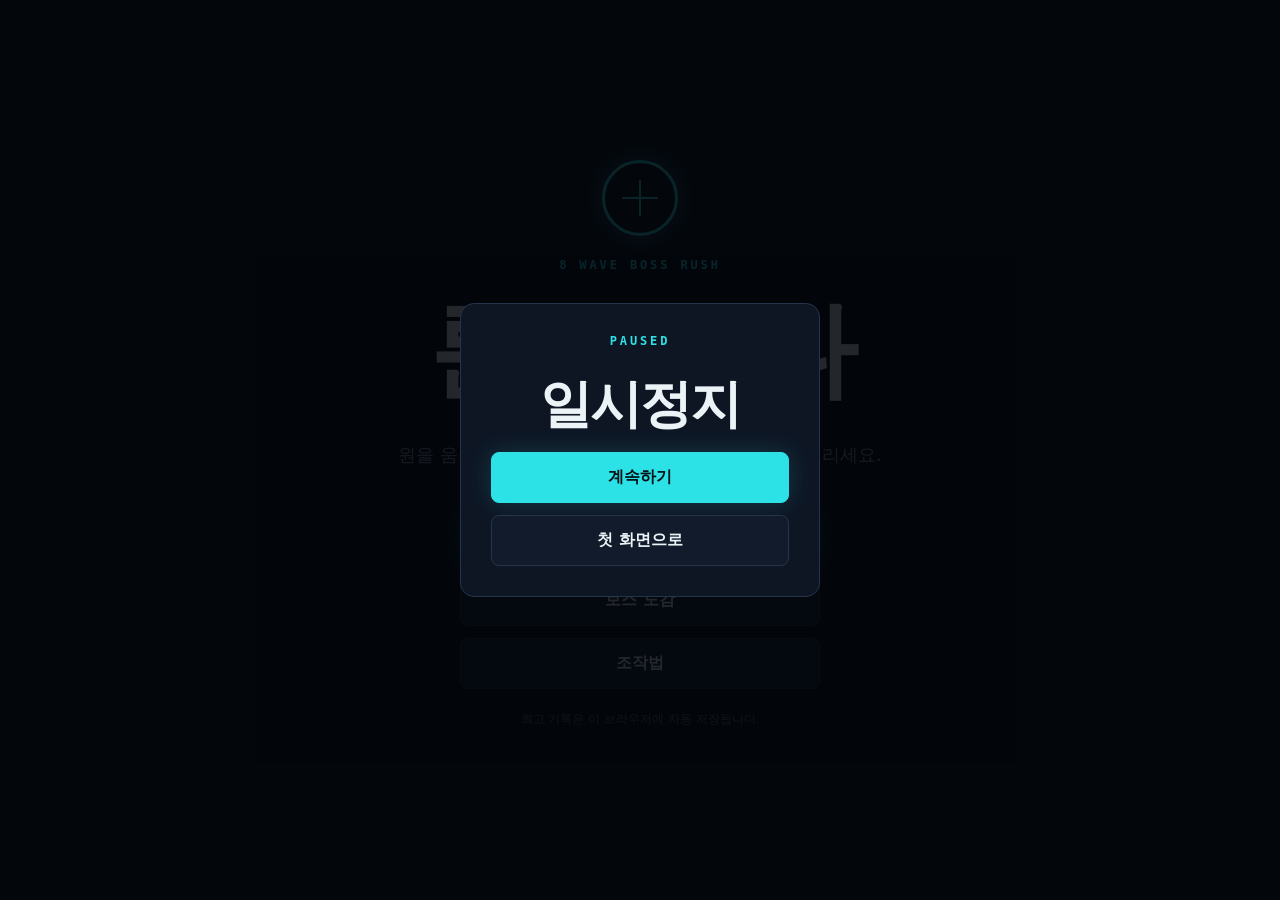
==== rune-arena/index.html @ bd64a65d "Add Rune Arena boss rush game" ====
<!doctype html>
<html lang="ko">
<head>
  <meta charset="utf-8">
  <meta name="viewport" content="width=device-width, initial-scale=1">
  <meta name="theme-color" content="#070b14">
  <title>룬 아레나</title>
  <link rel="stylesheet" href="style.css">
</head>
<body>
  <main id="app">
    <section id="menu" class="screen active">
      <div class="brand-mark" aria-hidden="true"></div>
      <p class="eyebrow">8 WAVE BOSS RUSH</p>
      <h1>룬 아레나</h1>
      <p class="subtitle">원을 움직이고, 무기를 겨누고, 여덟 수호자를 쓰러뜨리세요.</p>
      <div class="menu-actions">
        <button id="startButton" class="primary">게임 시작</button>
        <button class="ghost open-bosses">보스 도감</button>
        <button id="helpButton" class="ghost">조작법</button>
      </div>
      <p class="save-note">최고 기록은 이 브라우저에 자동 저장됩니다.</p>
    </section>

    <section id="select" class="screen">
      <header class="screen-header">
        <div>
          <p class="eyebrow">SELECT UNIT</p>
          <h2>캐릭터 선택</h2>
        </div>
        <button class="icon-button open-bosses" aria-label="보스 도감 열기">보스 8종</button>
      </header>
      <div id="characterCards" class="character-grid" role="radiogroup"></div>
      <div id="selectedDetail" class="selected-detail"></div>
      <footer class="screen-footer">
        <button id="selectBack" class="ghost">뒤로</button>
        <button id="battleButton" class="primary">전투 시작</button>
      </footer>
    </section>

    <section id="game" class="screen game-screen">
      <div class="game-topbar">
        <div>
          <span id="waveLabel">웨이브 1 / 8</span>
          <strong id="bossName">보스</strong>
        </div>
        <div class="boss-hp-track"><i id="bossHpFill"></i></div>
        <button id="pauseButton" class="icon-button" aria-label="일시정지">Ⅱ</button>
      </div>
      <div id="canvasWrap">
        <canvas id="gameCanvas" width="1280" height="720" aria-label="룬 아레나 전투 화면"></canvas>
        <div id="countdown" class="center-message"></div>
      </div>
      <div class="game-bottombar">
        <div class="player-bars">
          <span>체력 <b id="playerHpText">100 / 100</b></span>
          <div class="mini-track"><i id="playerHpFill"></i></div>
          <span>기력 <b id="energyText">100</b></span>
          <div class="mini-track energy"><i id="energyFill"></i></div>
        </div>
        <div class="controls-strip">
          <span><kbd>클릭</kbd> 공격 충전</span>
          <span><kbd>Shift</kbd> 회피</span>
          <span><kbd>Q</kbd> 스킬</span>
          <span><kbd>E</kbd> 보조</span>
          <span><kbd>Space</kbd> 궁극</span>
        </div>
      </div>
    </section>

    <section id="result" class="screen">
      <p id="resultEyebrow" class="eyebrow">RUN COMPLETE</p>
      <h2 id="resultTitle">8웨이브 돌파</h2>
      <div id="resultStats" class="result-stats"></div>
      <div class="menu-actions">
        <button id="retryButton" class="primary">같은 캐릭터로 다시</button>
        <button id="resultSelectButton" class="ghost">캐릭터 선택</button>
        <button id="resultMenuButton" class="ghost">첫 화면</button>
      </div>
    </section>
  </main>

  <dialog id="bossDialog">
    <div class="dialog-header">
      <div>
        <p class="eyebrow">BOSS ARCHIVE</p>
        <h2>보스 도감</h2>
      </div>
      <button id="bossClose" class="icon-button" aria-label="닫기">×</button>
    </div>
    <div id="bossCards" class="boss-grid"></div>
    <div class="page-controls">
      <button id="bossPrev" class="ghost">← 이전</button>
      <span id="bossPage">1 / 2</span>
      <button id="bossNext" class="ghost">다음 →</button>
    </div>
  </dialog>

  <dialog id="helpDialog">
    <div class="dialog-header">
      <h2>조작법</h2>
      <button id="helpClose" class="icon-button" aria-label="닫기">×</button>
    </div>
    <div class="help-grid">
      <div><kbd>W A S D</kbd><p>사각형 경기장 안에서 이동</p></div>
      <div><kbd>짧은 클릭</kbd><p>빠른 검 휘두르기</p></div>
      <div><kbd>조금 길게</kbd><p>검기 한 개 발사</p></div>
      <div><kbd>완전 충전</kbd><p>조준 방향으로 돌진</p></div>
      <div><kbd>Shift</kbd><p>짧은 무적 회피</p></div>
      <div><kbd>Q E Space</kbd><p>캐릭터 고유 스킬</p></div>
    </div>
    <p class="tip">돌진으로 보스를 맞히면 2초 동안 검이 꽂힙니다. 둘 다 움직일 수 없지만 플레이어는 스킬을 사용할 수 있습니다.</p>
  </dialog>

  <div id="pauseOverlay" class="overlay" hidden>
    <div class="pause-card">
      <p class="eyebrow">PAUSED</p>
      <h2>일시정지</h2>
      <button id="resumeButton" class="primary">계속하기</button>
      <button id="quitButton" class="ghost">첫 화면으로</button>
    </div>
  </div>

  <script src="game.js"></script>
</body>
</html>
---- rune-arena/style.css ----
:root {
  color-scheme: dark;
  font-family: Pretendard, "Noto Sans KR", system-ui, sans-serif;
  --bg: #070b14;
  --panel: #0e1624;
  --line: #263449;
  --cyan: #2de2e6;
  --red: #ff4655;
  --gold: #c8a96b;
  --text: #ecf3f7;
  --muted: #8593a6;
}

* { box-sizing: border-box; }
body { margin: 0; min-height: 100vh; background: var(--bg); color: var(--text); overflow-x: hidden; }
button { font: inherit; color: inherit; cursor: pointer; }
button:focus-visible { outline: 2px solid white; outline-offset: 3px; }

#app { min-height: 100vh; }
.screen { display: none; min-height: 100vh; width: min(1180px, 100%); margin: 0 auto; padding: 48px 36px; }
.screen.active { display: flex; flex-direction: column; }
#menu, #result { align-items: center; justify-content: center; text-align: center; }

.eyebrow { margin: 0 0 10px; color: var(--cyan); font: 700 12px/1.2 ui-monospace, monospace; letter-spacing: .24em; }
h1 { margin: 0; font-size: clamp(52px, 9vw, 104px); letter-spacing: -.06em; }
h2 { margin: 0; font-size: clamp(30px, 5vw, 52px); letter-spacing: -.04em; }
.subtitle { max-width: 560px; color: var(--muted); font-size: 18px; line-height: 1.7; }
.brand-mark { width: 76px; height: 76px; margin-bottom: 22px; border: 3px solid var(--cyan); border-radius: 50%; box-shadow: 0 0 28px #2de2e655; position: relative; }
.brand-mark::before, .brand-mark::after { content: ""; position: absolute; inset: 17px 34px; background: var(--cyan); }
.brand-mark::after { transform: rotate(90deg); }
.menu-actions { display: grid; gap: 12px; min-width: min(360px, 90vw); margin-top: 24px; }
.primary, .ghost, .icon-button { border-radius: 8px; border: 1px solid var(--line); background: #111b2b; padding: 14px 22px; font-weight: 800; transition: .15s ease; }
.primary { color: #041014; background: var(--cyan); border-color: var(--cyan); box-shadow: 0 0 24px #2de2e62c; }
.primary:hover { transform: translateY(-2px); filter: brightness(1.08); }
.ghost:hover, .icon-button:hover { border-color: var(--cyan); color: var(--cyan); }
.save-note { color: #586678; font-size: 12px; margin-top: 22px; }

.screen-header, .screen-footer { display: flex; align-items: center; justify-content: space-between; gap: 18px; }
.screen-header { margin-bottom: 30px; }
.screen-footer { margin-top: auto; padding-top: 26px; }
.character-grid { display: grid; grid-template-columns: repeat(3, 1fr); gap: 16px; }
.character-card { min-height: 272px; padding: 22px; border: 1px solid var(--line); border-radius: 12px; background: var(--panel); text-align: left; position: relative; overflow: hidden; }
.character-card.selected { border-color: var(--card-color); box-shadow: 0 0 0 1px var(--card-color), inset 0 0 40px color-mix(in srgb, var(--card-color) 8%, transparent); }
.character-card h3 { font-size: 24px; margin: 10px 0 4px; }
.character-card p { color: var(--muted); line-height: 1.5; }
.unit-preview { height: 122px; display: grid; place-items: center; }
.orb { width: 82px; height: 82px; border: 4px solid var(--orb); border-radius: 50%; box-shadow: 0 0 18px color-mix(in srgb, var(--orb) 55%, transparent), inset 0 0 16px color-mix(in srgb, var(--orb) 20%, transparent); position: relative; background: #08101c; }
.orb::before, .orb::after { content: ""; position: absolute; width: 31px; height: 18px; top: 24px; background: #9eabc0; border: 2px solid #d7e3ef; }
.orb::before { left: -21px; transform: rotate(-18deg); clip-path: polygon(0 45%, 100% 0, 85% 100%); }
.orb::after { right: -21px; transform: rotate(18deg); clip-path: polygon(0 0, 100% 45%, 15% 100%); }
.weapon-shape { position: absolute; width: 76px; height: 8px; right: -67px; top: 35px; background: var(--orb); clip-path: polygon(0 20%, 80% 20%, 100% 50%, 80% 80%, 0 80%); box-shadow: 0 0 10px var(--orb); transform-origin: 4px 4px; }
.guardian .weapon-shape { width: 40px; height: 55px; right: -37px; top: 13px; clip-path: polygon(50% 0, 100% 22%, 88% 82%, 50% 100%, 12% 82%, 0 22%); }
.mage .weapon-shape { width: 34px; height: 34px; right: -48px; top: 23px; transform: rotate(45deg); clip-path: none; }
.selected-detail { display: grid; grid-template-columns: 1.4fr 1fr; gap: 26px; padding: 24px; margin-top: 18px; border: 1px solid var(--line); border-radius: 12px; background: #0a111d; }
.stat { display: grid; grid-template-columns: 48px 1fr; align-items: center; gap: 12px; margin: 10px 0; color: var(--muted); }
.stat-track, .boss-hp-track, .mini-track { height: 8px; border-radius: 10px; background: #202b3b; overflow: hidden; }
.stat-track i, .boss-hp-track i, .mini-track i { display: block; height: 100%; width: 50%; background: var(--cyan); transition: width .2s; }

.game-screen { width: min(1440px, 100%); padding: 20px 24px; gap: 12px; }
.game-topbar { display: grid; grid-template-columns: 210px 1fr 50px; align-items: center; gap: 18px; }
.game-topbar span { color: var(--muted); display: block; font-size: 12px; }
.game-topbar strong { font-size: 20px; }
.boss-hp-track { height: 14px; border: 1px solid #3d2630; }
.boss-hp-track i { width: 100%; background: var(--red); }
#canvasWrap { position: relative; border: 1px solid #1b2d3d; background: #050912; min-height: 0; }
#gameCanvas { display: block; width: 100%; height: auto; aspect-ratio: 16 / 9; touch-action: none; }
.center-message { position: absolute; inset: 0; display: grid; place-items: center; pointer-events: none; font-size: clamp(26px, 5vw, 60px); font-weight: 900; text-shadow: 0 3px 18px #000; }
.game-bottombar { display: flex; justify-content: space-between; gap: 24px; align-items: center; }
.player-bars { width: 240px; display: grid; grid-template-columns: auto 1fr; gap: 5px 9px; align-items: center; font-size: 12px; }
.player-bars span { color: var(--muted); }
.mini-track i { width: 100%; background: var(--cyan); }
.mini-track.energy i { background: #b36dff; }
.controls-strip { display: flex; flex-wrap: wrap; justify-content: flex-end; gap: 12px; color: var(--muted); font-size: 12px; }
kbd { border: 1px solid #41516a; background: #111a28; border-radius: 5px; padding: 4px 7px; color: white; font-family: inherit; }

dialog { width: min(980px, calc(100% - 32px)); border: 1px solid var(--line); border-radius: 14px; background: #0a111d; color: var(--text); padding: 28px; box-shadow: 0 24px 100px #000b; }
dialog::backdrop { background: #02050bd9; backdrop-filter: blur(6px); }
.dialog-header { display: flex; align-items: center; justify-content: space-between; margin-bottom: 24px; }
.boss-grid { display: grid; grid-template-columns: repeat(4, 1fr); gap: 14px; }
.boss-card { padding: 16px; border: 1px solid var(--line); border-radius: 10px; background: #0f1827; }
.boss-card h3 { margin: 14px 0 6px; font-size: 18px; }
.boss-card p { margin: 0; color: var(--muted); font-size: 13px; line-height: 1.5; }
.boss-orb { width: 64px; height: 64px; margin: 8px auto; border: 4px solid var(--boss-color); border-radius: 50%; box-shadow: 0 0 15px color-mix(in srgb, var(--boss-color) 55%, transparent); position: relative; }
.boss-orb::after { content: ""; position: absolute; inset: 17px; border: 2px solid var(--boss-color); transform: rotate(45deg); }
.page-controls { display: flex; justify-content: center; align-items: center; gap: 18px; margin-top: 22px; }
.help-grid { display: grid; grid-template-columns: repeat(2, 1fr); gap: 12px; }
.help-grid > div { padding: 16px; border: 1px solid var(--line); border-radius: 9px; }
.help-grid p { color: var(--muted); margin-bottom: 0; }
.tip { color: var(--cyan); line-height: 1.6; }
.overlay { position: fixed; inset: 0; display: grid; place-items: center; background: #03060bdc; z-index: 20; }
.pause-card { width: min(360px, 90vw); display: grid; gap: 12px; padding: 30px; text-align: center; border: 1px solid var(--line); border-radius: 14px; background: var(--panel); }
.result-stats { display: grid; grid-template-columns: repeat(3, 1fr); gap: 12px; width: min(620px, 100%); margin: 28px 0; }
.result-stats div { padding: 22px 12px; border: 1px solid var(--line); border-radius: 10px; background: var(--panel); }
.result-stats b { display: block; font-size: 28px; margin-top: 6px; }

@media (max-width: 780px) {
  .screen { padding: 28px 18px; }
  .character-grid, .boss-grid { grid-template-columns: 1fr; }
  .character-card { min-height: auto; }
  .selected-detail { grid-template-columns: 1fr; }
  .game-topbar { grid-template-columns: 130px 1fr 44px; }
  .game-bottombar { align-items: stretch; flex-direction: column; }
  .player-bars { width: 100%; }
  .controls-strip { justify-content: flex-start; }
  .help-grid, .result-stats { grid-template-columns: 1fr; }
}
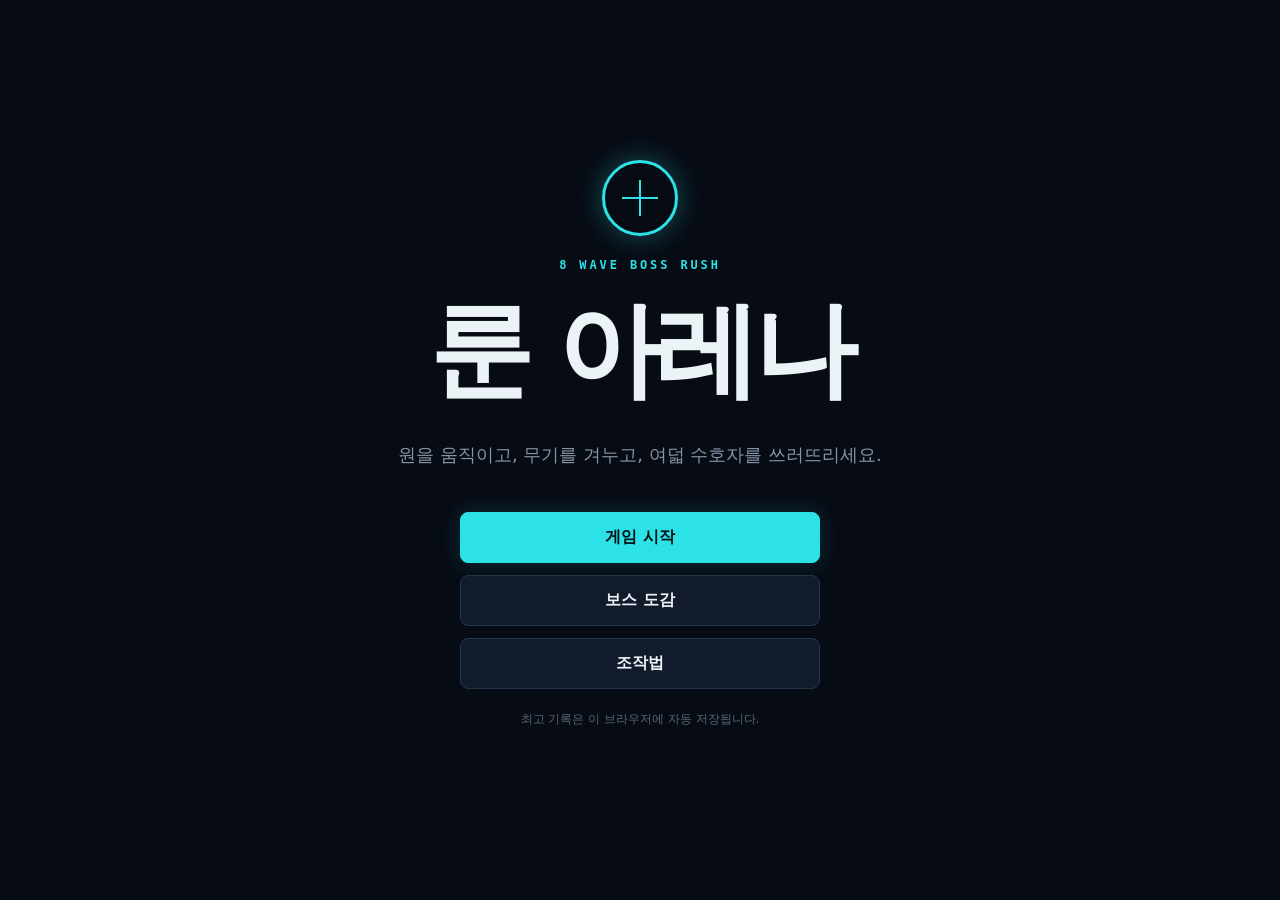
==== commit b6deb22d: "Refresh Rune Arena static assets" ====
--- a/rune-arena/index.html
+++ b/rune-arena/index.html
@@ -5,7 +5,7 @@
   <meta name="viewport" content="width=device-width, initial-scale=1">
   <meta name="theme-color" content="#070b14">
   <title>룬 아레나</title>
-  <link rel="stylesheet" href="style.css">
+  <link rel="stylesheet" href="style.css?v=2">
 </head>
 <body>
   <main id="app">
@@ -121,6 +121,6 @@
     </div>
   </div>
 
-  <script src="game.js"></script>
+  <script src="game.js?v=2"></script>
 </body>
 </html>
--- a/rune-arena/style.css
+++ b/rune-arena/style.css
@@ -12,6 +12,7 @@
 }
 
 * { box-sizing: border-box; }
+[hidden] { display: none !important; }
 body { margin: 0; min-height: 100vh; background: var(--bg); color: var(--text); overflow-x: hidden; }
 button { font: inherit; color: inherit; cursor: pointer; }
 button:focus-visible { outline: 2px solid white; outline-offset: 3px; }
